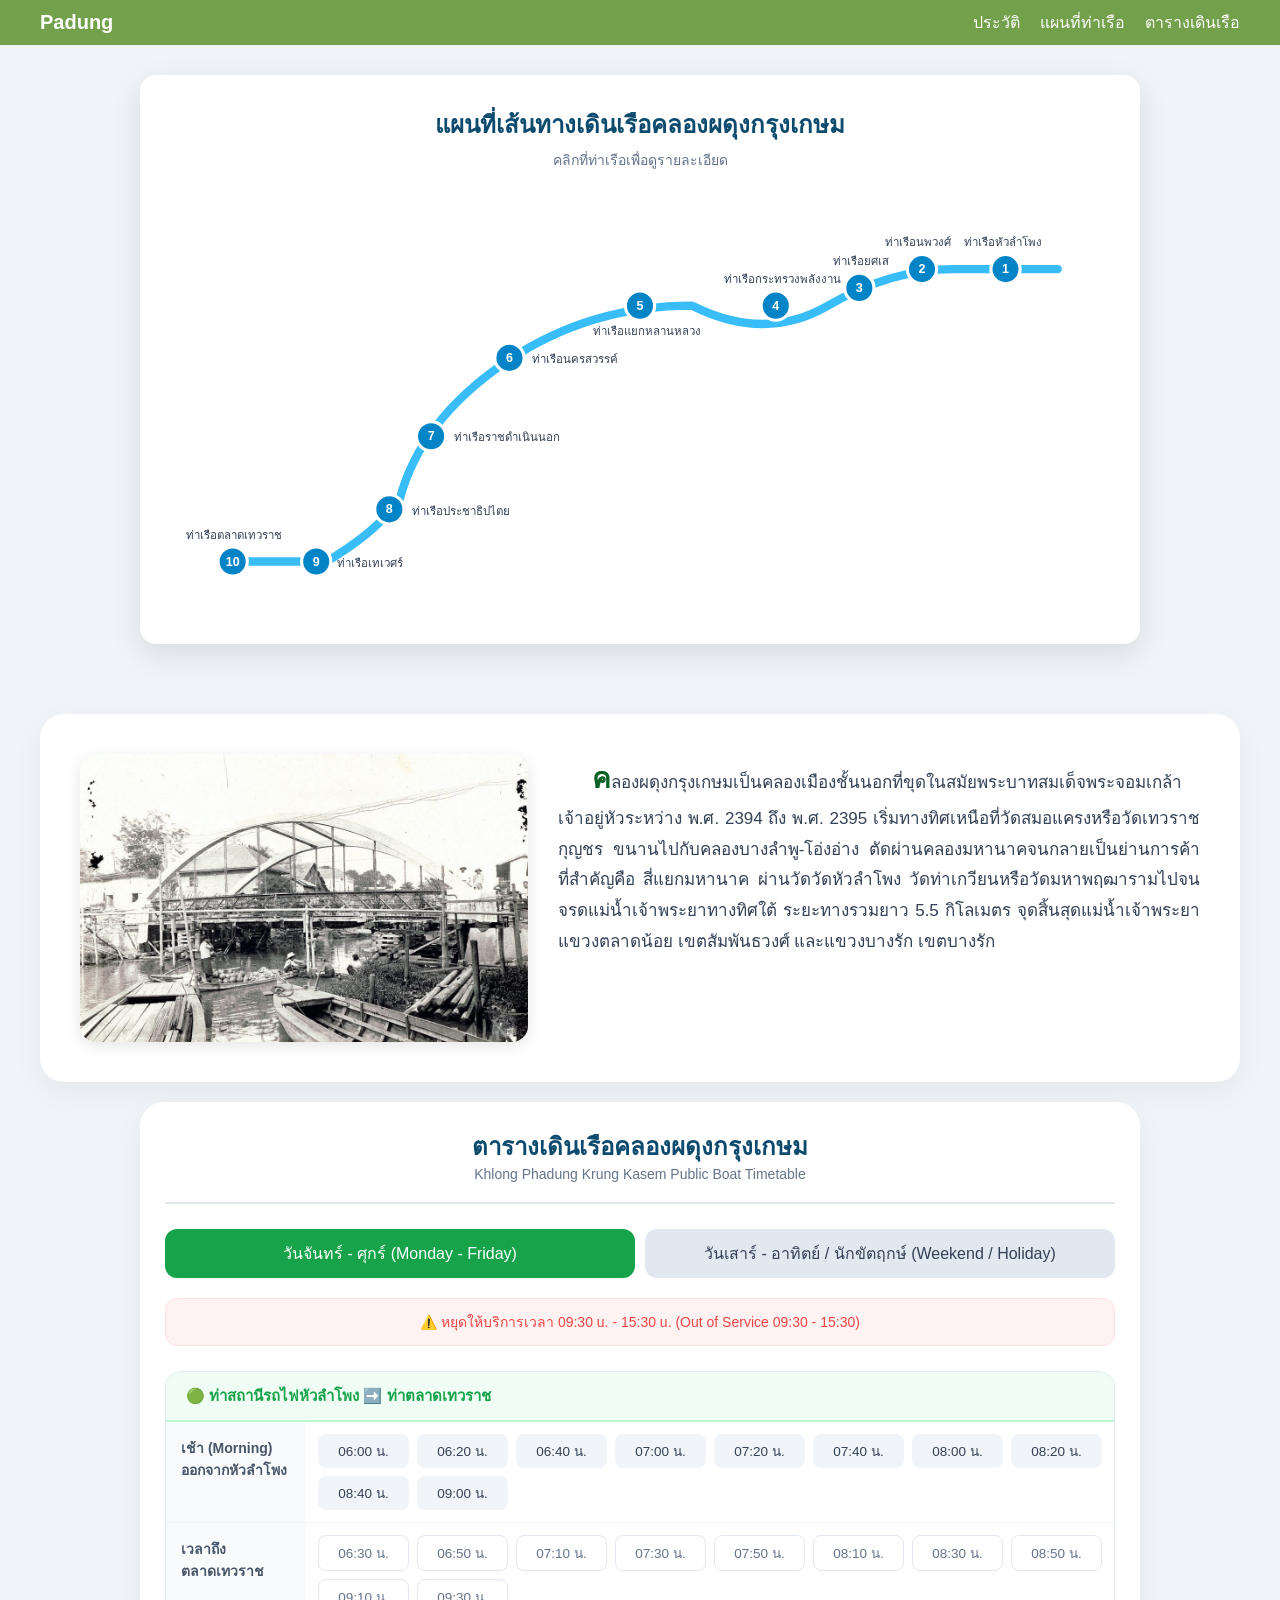
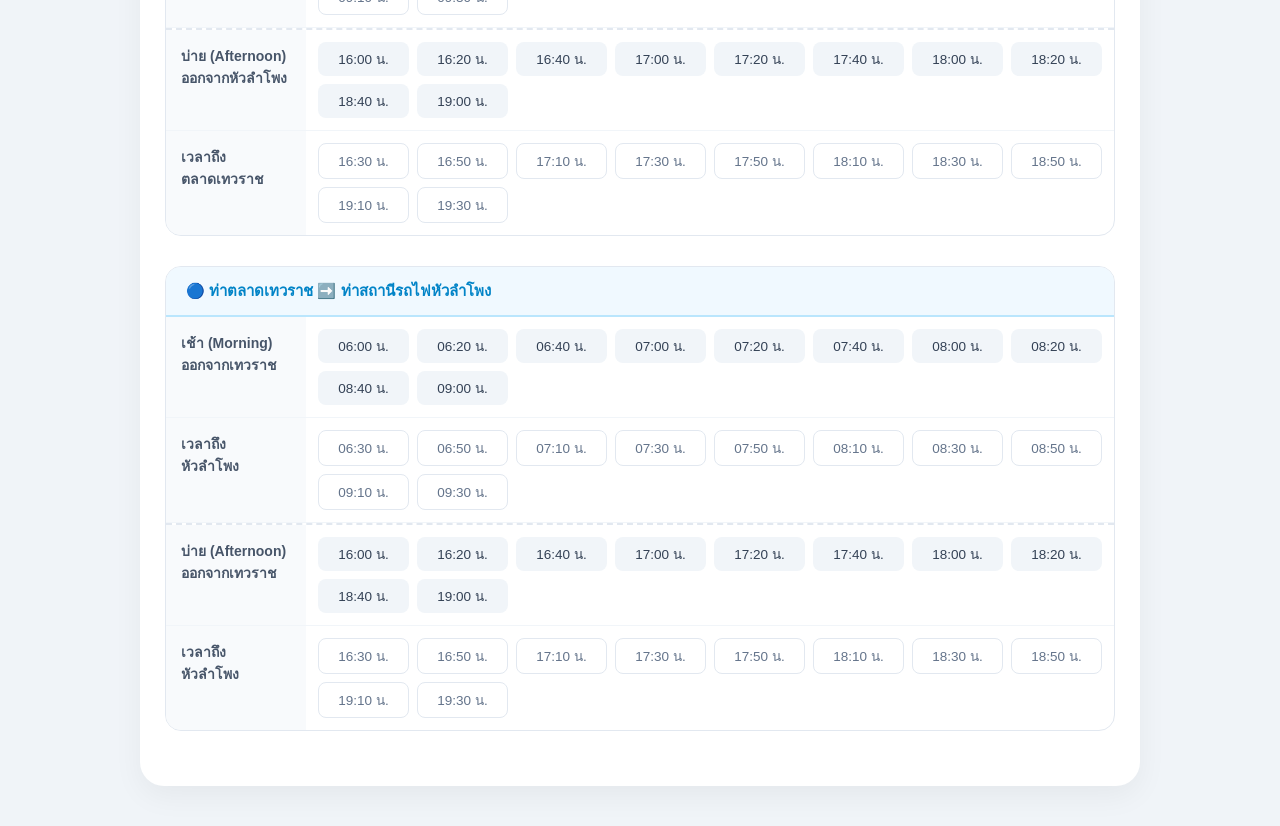
==== index.html @ 0c566ba2 "first commit" ====
<!DOCTYPE html>
<html lang="th">
<head>
    <meta charset="UTF-8">
    <meta name="viewport" content="width=device-width, initial-scale=1.0">
    <title>ระบบแผนที่ท่าเรือคลองผดุงกรุงเกษม</title>
    <link rel="stylesheet" href="style.css">

</head>
<body>
    <nav>
    <div class="navbar">
        <div class="nav-logo">Padung</div>
        
        <button class="menu-toggle" id="menuToggle" aria-label="เปิดเมนู">
            <span></span>
            <span></span>
            <span></span>
        </button>

        <div class="nav-warpper" id="navWrapper">
            <ul>
                <li><a href="#history">ประวัติ</a></li>
                <li><a href="#map">แผนที่ท่าเรือ</a></li>
                <li><a href="#timetable">ตารางเดินเรือ</a></li>
            </ul>
        </div>
    </div>
</nav>
    <div class="map-container" id="map">
        <div class="header">
            <h1>แผนที่เส้นทางเดินเรือคลองผดุงกรุงเกษม</h1>
            <p style="color: #64748b; font-size: 14px;">คลิกที่ท่าเรือเพื่อดูรายละเอียด</p>
        </div>

        <svg class="map-svg" viewBox="0 0 900 400">
            <path class="route-line" d="M 850,70 L 750,70 Q 690,70 630,105 T 500,105 Q 400,105 320,160 T 220,290 Q 200,320 150,350 L 50,350" />

            <g class="pier-node" data-id="1" transform="translate(800, 70)">
                <circle class="pier-circle" r="14"/>
                <text class="pier-number">1</text>
                <text class="pier-label" x="-40" y="-22">ท่าเรือหัวลำโพง</text>
            </g>

            <g class="pier-node" data-id="2" transform="translate(720, 70)">
                <circle class="pier-circle" r="14"/>
                <text class="pier-number">2</text>
                <text class="pier-label" x="-35" y="-22">ท่าเรือนพวงศ์</text>
            </g>

            <g class="pier-node" data-id="3" transform="translate(660, 88)">
                <circle class="pier-circle" r="14"/>
                <text class="pier-number">3</text>
                <text class="pier-label" x="-25" y="-22">ท่าเรือยศเส</text>
            </g>

            <g class="pier-node" data-id="4" transform="translate(580, 105)">
                <circle class="pier-circle" r="14"/>
                <text class="pier-number">4</text>
                <text class="pier-label" x="-50" y="-22">ท่าเรือกระทรวงพลังงาน</text>
            </g>

            <g class="pier-node" data-id="5" transform="translate(450, 105)">
                <circle class="pier-circle" r="14"/>
                <text class="pier-number">5</text>
                <text class="pier-label" x="-45" y="28">ท่าเรือแยกหลานหลวง</text>
            </g>

            <g class="pier-node" data-id="6" transform="translate(325, 155)">
                <circle class="pier-circle" r="14"/>
                <text class="pier-number">6</text>
                <text class="pier-label" x="22" y="5">ท่าเรือนครสวรรค์</text>
            </g>

            <g class="pier-node" data-id="7" transform="translate(250, 230)">
                <circle class="pier-circle" r="14"/>
                <text class="pier-number">7</text>
                <text class="pier-label" x="22" y="5">ท่าเรือราชดำเนินนอก</text>
            </g>

            <g class="pier-node" data-id="8" transform="translate(210, 300)">
                <circle class="pier-circle" r="14"/>
                <text class="pier-number">8</text>
                <text class="pier-label" x="22" y="5">ท่าเรือประชาธิปไตย</text>
            </g>

            <g class="pier-node" data-id="9" transform="translate(140, 350)">
                <circle class="pier-circle" r="14"/>
                <text class="pier-number">9</text>
                <text class="pier-label" x="20" y="5">ท่าเรือเทเวศร์</text>
            </g>

            <g class="pier-node" data-id="10" transform="translate(60, 350)">
                <circle class="pier-circle" r="14"/>
                <text class="pier-number">10</text>
                <text class="pier-label" x="-45" y="-22">ท่าเรือตลาดเทวราช</text>
            </g>
        </svg>
    </div>

    <div class="popup-overlay" id="popupOverlay">
        <div class="popup-content">
            <div class="popup-image-container">
                <img class="popup-image" id="popupImg" src="" alt="ภาพท่าเรือ">
            </div>
            <div class="popup-body">
                <h2 class="popup-title" id="popupName">ชื่อท่าเรือ</h2>
                <div class="popup-detail" id="popupDetail">
                    รายละเอียด...
                </div>
                <button class="close-btn" id="closeBtn">ปิด</button>
            </div>
        </div>
    </div>

    <div class="his-container" id="history">
        <img src="./img/padung-his.jpg" alt="">
        <p>คลองผดุงกรุงเกษมเป็นคลองเมืองชั้นนอกที่ขุดในสมัยพระบาทสมเด็จพระจอมเกล้าเจ้าอยู่หัวระหว่าง พ.ศ. 2394 ถึง พ.ศ. 2395 เริ่มทางทิศเหนือที่วัดสมอแครงหรือวัดเทวราชกุญชร ขนานไปกับคลองบางลำพู-โอ่งอ่าง ตัดผ่านคลองมหานาคจนกลายเป็นย่านการค้าที่สำคัญคือ สี่แยกมหานาค ผ่านวัดวัดหัวลำโพง 
        วัดท่าเกวียนหรือวัดมหาพฤฒารามไปจนจรดแม่น้ำเจ้าพระยาทางทิศใต้ ระยะทางรวมยาว 5.5 กิโลเมตร จุดสิ้นสุดแม่น้ำเจ้าพระยา แขวงตลาดน้อย เขตสัมพันธวงศ์ และแขวงบางรัก เขตบางรัก</p>
    </div>

    <div class="timetable-container" id="time">
    <div class="main-header">
        <h1>ตารางเดินเรือคลองผดุงกรุงเกษม</h1>
        <p>Khlong Phadung Krung Kasem Public Boat Timetable</p>
    </div>

    <!-- ปุ่มแท็บสลับวัน -->
    <div class="tab-buttons">
        <button class="tab-btn btn-weekday active" onclick="switchTab('weekday')">วันจันทร์ - ศุกร์ (Monday - Friday)</button>
        <button class="tab-btn btn-weekend" onclick="switchTab('weekend')">วันเสาร์ - อาทิตย์ / นักขัตฤกษ์ (Weekend / Holiday)</button>
    </div>

    <!-- แท็บ 1: วันจันทร์ - ศุกร์ -->
    <div id="weekday" class="tab-content active">
        <div class="alert-box">
            ⚠️ หยุดให้บริการเวลา 09:30 u. - 15:30 u. (Out of Service 09:30 - 15:30)
        </div>

        <!-- ทิศทาง: หัวลำโพง -> ตลาดเทวราช -->
        <div class="direction-block">
            <div class="direction-header dir-to-thewarat">
                🟢 ท่าสถานีรถไฟหัวลำโพง ➡️ ท่าตลาดเทวราช
            </div>
            <!-- ช่วงเช้า -->
            <div class="time-row">
                <div class="row-label">เช้า (Morning)<br>ออกจากหัวลำโพง</div>
                <div class="time-grid">
                    <div class="time-badge">06:00 น.</div><div class="time-badge">06:20 น.</div>
                    <div class="time-badge">06:40 น.</div><div class="time-badge">07:00 น.</div>
                    <div class="time-badge">07:20 น.</div><div class="time-badge">07:40 น.</div>
                    <div class="time-badge">08:00 น.</div><div class="time-badge">08:20 น.</div>
                    <div class="time-badge">08:40 น.</div><div class="time-badge">09:00 น.</div>
                </div>
            </div>
            <div class="time-row time-row-arrival">
                <div class="row-label">เวลาถึง<br>ตลาดเทวราช</div>
                <div class="time-grid">
                    <div class="time-badge">06:30 น.</div><div class="time-badge">06:50 น.</div>
                    <div class="time-badge">07:10 น.</div><div class="time-badge">07:30 น.</div>
                    <div class="time-badge">07:50 น.</div><div class="time-badge">08:10 น.</div>
                    <div class="time-badge">08:30 น.</div><div class="time-badge">08:50 น.</div>
                    <div class="time-badge">09:10 น.</div><div class="time-badge">09:30 น.</div>
                </div>
            </div>
            <!-- ช่วงบ่าย -->
            <div class="time-row" style="border-top: 2px dashed #e2e8f0;">
                <div class="row-label">บ่าย (Afternoon)<br>ออกจากหัวลำโพง</div>
                <div class="time-grid">
                    <div class="time-badge">16:00 น.</div><div class="time-badge">16:20 น.</div>
                    <div class="time-badge">16:40 น.</div><div class="time-badge">17:00 น.</div>
                    <div class="time-badge">17:20 น.</div><div class="time-badge">17:40 น.</div>
                    <div class="time-badge">18:00 น.</div><div class="time-badge">18:20 น.</div>
                    <div class="time-badge">18:40 น.</div><div class="time-badge">19:00 น.</div>
                </div>
            </div>
            <div class="time-row time-row-arrival">
                <div class="row-label">เวลาถึง<br>ตลาดเทวราช</div>
                <div class="time-grid">
                    <div class="time-badge">16:30 น.</div><div class="time-badge">16:50 น.</div>
                    <div class="time-badge">17:10 น.</div><div class="time-badge">17:30 น.</div>
                    <div class="time-badge">17:50 น.</div><div class="time-badge">18:10 น.</div>
                    <div class="time-badge">18:30 น.</div><div class="time-badge">18:50 น.</div>
                    <div class="time-badge">19:10 น.</div><div class="time-badge">19:30 น.</div>
                </div>
            </div>
        </div>

        <!-- ทิศทาง: ตลาดเทวราช -> หัวลำโพง -->
        <div class="direction-block">
            <div class="direction-header dir-to-hualamphong">
                🔵 ท่าตลาดเทวราช ➡️ ท่าสถานีรถไฟหัวลำโพง
            </div>
            <!-- ช่วงเช้า -->
            <div class="time-row">
                <div class="row-label">เช้า (Morning)<br>ออกจากเทวราช</div>
                <div class="time-grid">
                    <div class="time-badge">06:00 น.</div><div class="time-badge">06:20 น.</div>
                    <div class="time-badge">06:40 น.</div><div class="time-badge">07:00 น.</div>
                    <div class="time-badge">07:20 น.</div><div class="time-badge">07:40 น.</div>
                    <div class="time-badge">08:00 น.</div><div class="time-badge">08:20 น.</div>
                    <div class="time-badge">08:40 น.</div><div class="time-badge">09:00 น.</div>
                </div>
            </div>
            <div class="time-row time-row-arrival">
                <div class="row-label">เวลาถึง<br>หัวลำโพง</div>
                <div class="time-grid">
                    <div class="time-badge">06:30 น.</div><div class="time-badge">06:50 น.</div>
                    <div class="time-badge">07:10 น.</div><div class="time-badge">07:30 น.</div>
                    <div class="time-badge">07:50 น.</div><div class="time-badge">08:10 น.</div>
                    <div class="time-badge">08:30 น.</div><div class="time-badge">08:50 น.</div>
                    <div class="time-badge">09:10 น.</div><div class="time-badge">09:30 น.</div>
                </div>
            </div>
            <!-- ช่วงบ่าย -->
            <div class="time-row" style="border-top: 2px dashed #e2e8f0;">
                <div class="row-label">บ่าย (Afternoon)<br>ออกจากเทวราช</div>
                <div class="time-grid">
                    <div class="time-badge">16:00 น.</div><div class="time-badge">16:20 น.</div>
                    <div class="time-badge">16:40 น.</div><div class="time-badge">17:00 น.</div>
                    <div class="time-badge">17:20 น.</div><div class="time-badge">17:40 น.</div>
                    <div class="time-badge">18:00 น.</div><div class="time-badge">18:20 น.</div>
                    <div class="time-badge">18:40 น.</div><div class="time-badge">19:00 น.</div>
                </div>
            </div>
            <div class="time-row time-row-arrival">
                <div class="row-label">เวลาถึง<br>หัวลำโพง</div>
                <div class="time-grid">
                    <div class="time-badge">16:30 น.</div><div class="time-badge">16:50 น.</div>
                    <div class="time-badge">17:10 น.</div><div class="time-badge">17:30 น.</div>
                    <div class="time-badge">17:50 น.</div><div class="time-badge">18:10 น.</div>
                    <div class="time-badge">18:30 น.</div><div class="time-badge">18:50 น.</div>
                    <div class="time-badge">19:10 น.</div><div class="time-badge">19:30 น.</div>
                </div>
            </div>
        </div>
    </div>

    <!-- แท็บ 2: วันเสาร์ - อาทิตย์ และวันหยุด -->
    <div id="weekend" class="tab-content">
        <div class="direction-block">
            <div class="direction-header dir-to-thewarat">
                🟢 ท่าสถานีรถไฟหัวลำโพง ➡️ ท่าตลาดเทวราช (เรือออกทุกชั่วโมง)
            </div>
            <div class="time-row">
                <div class="row-label">เวลาเรือออก<br>Departure</div>
                <div class="time-grid">
                    <div class="time-badge">08:00 น.</div><div class="time-badge">09:00 น.</div>
                    <div class="time-badge">10:00 น.</div><div class="time-badge">11:00 น.</div>
                    <div class="time-badge">12:00 น.</div><div class="time-badge">13:00 น.</div>
                    <div class="time-badge">14:00 น.</div><div class="time-badge">15:00 น.</div>
                    <div class="time-badge">16:00 น.</div><div class="time-badge">17:00 น.</div>
                    <div class="time-badge">18:00 น.</div><div class="time-badge">19:00 น.</div>
                </div>
            </div>
        </div>

        <div class="direction-block">
            <div class="direction-header dir-to-hualamphong">
                🔵 ท่าตลาดเทวราช ➡️ ท่าสถานีรถไฟหัวลำโพง (เรือออกทุกชั่วโมง)
            </div>
            <div class="time-row">
                <div class="row-label">เวลาเรือออก<br>Departure</div>
                <div class="time-grid">
                    <div class="time-badge">08:00 น.</div><div class="time-badge">09:00 น.</div>
                    <div class="time-badge">10:00 น.</div><div class="time-badge">11:00 น.</div>
                    <div class="time-badge">12:00 น.</div><div class="time-badge">13:00 น.</div>
                    <div class="time-badge">14:00 น.</div><div class="time-badge">15:00 น.</div>
                    <div class="time-badge">16:00 น.</div><div class="time-badge">17:00 น.</div>
                    <div class="time-badge">18:00 น.</div><div class="time-badge">19:00 น.</div>
                </div>
            </div>
        </div>
    </div>






    <script>
       const pierData = {
    1: { 
        name: "ท่าเรือสถานีรถไฟหัวลำโพง", 
        image: "https://images.unsplash.com/photo-1629814467010-f1c50cb05c4d?w=600", 
        detail: "<b>1. จุดเชื่อมต่อการเดินทางสำคัญ</b><br>" +
                "• เชื่อมต่อรถไฟฟ้า MRT สายสีน้ำเงิน (สถานีหัวลำโพง ทางออก 2)<br>" +
                "• เชื่อมต่อสถานีรถไฟกรุงเทพ (หัวลำโพง) สำหรับรถไฟชานเมืองและรถไฟทางไกล<br>" +
                "• จุดเชื่อมต่อป้ายรถประจำทางสาธารณะ<br><br>" +
                "<b>2. ข้อมูลบริการและสิ่งอำนวยความสะดวก</b><br>" +
                "• เส้นทาง: ต้นสายของเส้นทางเดินเรือคลองผดุงกรุงเกษม<br>" +
                "• ประเภทเรือ: เรือโดยสารพลังงานไฟฟ้า (EV) 100% ไร้ควัน ไร้เสียง<br>" +
                "• การรองรับ: มีทางลาดสำหรับผู้พิการและพื้นที่สำหรับวีลแชร์<br>" +
                "• ความปลอดภัย: มีเสื้อชูชีพประจำเบาะ พร้อมกล้อง CCTV<br><br>" +
                "<b>3. เวลาเปิดให้บริการ (ฟรี)</b><br>" +
                "• วันจันทร์ - ศุกร์: 06.00 - 19.00 น. (เรือออกทุก 15-20 นาที)<br>" +
                "• วันเสาร์ - อาทิตย์ และวันหยุดนักขัตฤกษ์: 08.00 - 19.00 น."
    },
    2: { 
        name: "ท่าเรือนพวงศ์", 
        image: "https://images.unsplash.com/photo-1596402184320-417e7178b2cd?w=600", 
        detail: "<b>1. จุดเชื่อมต่อการเดินทางสำคัญ</b><br>" +
                "• จุดเชื่อมต่อทางเดินเลียบคลองผดุงกรุงเกษม<br>" +
                "• เชื่อมต่อถนนหลวง และถนนไมตรีจิตต์<br>" +
                "• ใกล้จุดจอดรถโดยสารสาธารณะบริเวณห้าแยกพลับพลาชัย<br><br>" +
                "<b>2. ข้อมูลบริการและสิ่งอำนวยความสะดวก</b><br>" +
                "• สถานที่ใกล้เคียง: โรงเรียนสายปัญญา ในพระบรมราชินูปถัมภ์<br>" +
                "• สถานที่ใกล้เคียง: ย่านชุมชนเก่าตรอกสลักหิน และสะพานนพวงศ์<br>" +
                "• สิ่งอำนวยความสะดวก: มีไฟส่องสว่างเวลากลางคืนและกล้องวงจรปิด<br><br>" +
                "<b>3. เวลาเปิดให้บริการ (ฟรี)</b><br>" +
                "• วันจันทร์ - ศุกร์: 06.00 - 19.00 น. (เรือออกทุก 15-20 นาที)<br>" +
                "• วันเสาร์ - อาทิตย์ และวันหยุดนักขัตฤกษ์: 08.00 - 19.00 น."
    },
    3: { 
        name: "ท่าเรือยศเส", 
        image: "https://images.unsplash.com/photo-1555396273-367ea4eb4db5?w=600", 
        detail: "<b>1. จุดเชื่อมต่อการเดินทางสำคัญ</b><br>" +
                "• เชื่อมต่อพื้นที่ถนนบำรุงเมือง และถนนพลับพลาชัย<br>" +
                "• มีจุดเรียกบริการรถสาธารณะและตุ๊กตุ๊กบริเวณหน้าโรงพยาบาล<br><br>" +
                "<b>2. ข้อมูลบริการและสิ่งอำนวยความสะดวก</b><br>" +
                "• สถานที่ใกล้เคียง: โรงพยาบาลหัวเฉียว<br>" +
                "• สถานที่ใกล้เคียง: วัดเทพศิรินทราวาสราชวรวิหาร และย่านของกินยศเส<br>" +
                "• สิ่งอำนวยความสะดวก: ทางเดินเท้าเข้า-ออกสะดวก ใกล้แหล่งชุมชน<br><br>" +
                "<b>3. เวลาเปิดให้บริการ (ฟรี)</b><br>" +
                "• วันจันทร์ - ศุกร์: 06.00 - 19.00 น. (เรือออกทุก 15-20 นาที)<br>" +
                "• วันเสาร์ - อาทิตย์ และวันหยุดนักขัตฤกษ์: 08.00 - 19.00 น."
    },
    4: { 
        name: "ท่าเรือกระทรวงพลังงาน", 
        image: "https://images.unsplash.com/photo-1486406146926-c627a92ad1ab?w=600", 
        detail: "<b>1. จุดเชื่อมต่อการเดินทางสำคัญ</b><br>" +
                "• เชื่อมต่อป้ายรถประจำทางบริเวณสะพานกษัตริย์ศึก (ถนนพระราม 1)<br>" +
                "• เชื่อมโยงพื้นที่ระหว่างเขตปทุมวันและเขตป้อมปราบศัตรูพ่าย<br><br>" +
                "<b>2. ข้อมูลบริการและสิ่งอำนวยความสะดวก</b><br>" +
                "• สถานที่ใกล้เคียง: กระทรวงพลังงาน (อาคาร Energy Complex)<br>" +
                "• สถานที่ใกล้เคียง: ตลาดโบ๊เบ๊ (โซนสะพานกษัตริย์ศึก) และโรงเรียนวัดสระบัว<br>" +
                "• สิ่งอำนวยความสะดวก: มีเจ้าหน้าที่ดูแลความปลอดภัย และทางลาดมาตรฐาน<br><br>" +
                "<b>3. เวลาเปิดให้บริการ (ฟรี)</b><br>" +
                "• วันจันทร์ - ศุกร์: 06.00 - 19.00 น. (เรือออกทุก 15-20 นาที)<br>" +
                "• วันเสาร์ - อาทิตย์ และวันหยุดนักขัตฤกษ์: 08.00 - 19.00 น."
    },
    5: { 
        name: "ท่าเรือแยกหลานหลวง", 
        image: "https://images.unsplash.com/photo-1605276374104-dee2a0ed3cd6?w=600", 
        detail: "<b>1. จุดเชื่อมต่อการเดินทางสำคัญ</b><br>" +
                "• จุดเชื่อมต่อรถโดยสารประจำทางบนถนนหลานหลวง (เชื่อมต่อไปยังราชดำเนิน/ปิ่นเกล้า)<br>" +
                "• เชื่อมโยงเส้นทางเรือคลองแสนแสบ (เดินเท้าไปยังท่าเรือโบ๊เบ๊ ประมาณ 300 เมตร)<br><br>" +
                "<b>2. ข้อมูลบริการและสิ่งอำนวยความสะดวก</b><br>" +
                "• สถานที่ใกล้เคียง: ตลาดโบ๊เบ๊ทาวเวอร์ (ศูนย์รวมแฟชั่นขายส่งขนาดใหญ่)<br>" +
                "• สถานที่ใกล้เคียง: วัดสุนทรธรรมทาน (วัดแคนางเลิ้ง)<br>" +
                "• สิ่งอำนวยความสะดวก: ตัวท่าเรือกว้างขวาง รองรับปริมาณนักช้อปปิ้งได้ดี<br><br>" +
                "<b>3. เวลาเปิดให้บริการ (ฟรี)</b><br>" +
                "• วันจันทร์ - ศุกร์: 06.00 - 19.00 น. (เรือออกทุก 15-20 นาที)<br>" +
                "• วันเสาร์ - อาทิตย์ และวันหยุดนักขัตฤกษ์: 08.00 - 19.00 น."
    },
    6: { 
        name: "ท่าเรือนครสวรรค์", 
        image: "https://images.unsplash.com/photo-1568901346375-23c9450c58cd?w=600", 
        detail: "<b>1. จุดเชื่อมต่อการเดินทางสำคัญ</b><br>" +
                "• เชื่อมต่อถนนนครสวรรค์ และถนนพิษณุโลก<br>" +
                "• มีจุดจอดรถแท็กซี่และรถสามล้อบริเวณรอบตลาดนางเลิ้ง<br><br>" +
                "<b>2. ข้อมูลบริการและสิ่งอำนวยความสะดวก</b><br>" +
                "• สถานที่ใกล้เคียง: ตลาดนางเลิ้ง (ตลาดบกแห่งแรกของไทย แหล่งรวมอาหารโบราณ)<br>" +
                "• สถานที่ใกล้เคียง: ทำเนียบรัฐบาล (ฝั่งทิศใต้)<br>" +
                "• สิ่งอำนวยความสะดวก: มีป้ายบอกทางวัฒนธรรม แนะนำแหล่งของกินในชุมชน<br><br>" +
                "<b>3. เวลาเปิดให้บริการ (ฟรี)</b><br>" +
                "• วันจันทร์ - ศุกร์: 06.00 - 19.00 น. (เรือออกทุก 15-20 นาที)<br>" +
                "• วันเสาร์ - อาทิตย์ และวันหยุดนักขัตฤกษ์: 08.00 - 19.00 น."
    },
    7: { 
        name: "ท่าเรือราชดำเนินนอก", 
        image: "https://images.unsplash.com/photo-1590059392204-62985be093d5?w=600", 
        detail: "<b>1. จุดเชื่อมต่อการเดินทางสำคัญ</b><br>" +
                "• จุดเชื่อมต่อป้ายรถประจำทางสายสำคัญบนถนนราชดำเนินนอก<br>" +
                "• เส้นทางผ่านของรถท่องเที่ยว (Hop-On Hop-Off)<br><br>" +
                "<b>2. ข้อมูลบริการและสิ่งอำนวยความสะดวก</b><br>" +
                "• สถานที่ใกล้เคียง: สนามมวยราชดำเนิน, ทำเนียบรัฐบาล และกระทรวงคมนาคม<br>" +
                "• สถานที่ใกล้เคียง: กระทรวงการท่องเที่ยวและกีฬา, โรงเรียนแผนที่ทหาร<br>" +
                "• สิ่งอำนวยความสะดวก: พื้นที่กว้างขวาง ปลอดภัยด้วยกล้อง CCTV รอบทิศทาง<br><br>" +
                "<b>3. เวลาเปิดให้บริการ (ฟรี)</b><br>" +
                "• วันจันทร์ - ศุกร์: 06.00 - 19.00 น. (เรือออกทุก 15-20 นาที)<br>" +
                "• วันเสาร์ - อาทิตย์ และวันหยุดนักขัตฤกษ์: 08.00 - 19.00 น."
    },
    8: { 
        name: "ท่าเรือประชาธิปไตย", 
        image: "https://images.unsplash.com/photo-1627581534033-b4de9586fc2c?w=600", 
        detail: "<b>1. จุดเชื่อมต่อการเดินทางสำคัญ</b><br>" +
                "• เชื่อมต่อถนนประชาธิปไตย และถนนกรุงเกษม<br>" +
                "• สามารถต่อรถประจำทางเพื่อไปยังย่านบางลำพูหรือถนนข้าวสารได้ง่าย<br><br>" +
                "<b>2. ข้อมูลบริการและสิ่งอำนวยความสะดวก</b><br>" +
                "• สถานที่ใกล้เคียง: วัดมกุฏกษัตริยารามราชวรวิหาร และโรงเรียนมกุฏกษัตริย์<br>" +
                "• สถานที่ใกล้เคียง: คุรุสภา และกระทรวงศึกษาธิการ<br>" +
                "• สิ่งอำนวยความสะดวก: บรรยากาศร่มรื่น มีที่นั่งพักคอยบริเวณท่าเรือ<br><br>" +
                "<b>3. เวลาเปิดให้บริการ (ฟรี)</b><br>" +
                "• วันจันทร์ - ศุกร์: 06.00 - 19.00 น. (เรือออกทุก 15-20 นาที)<br>" +
                "• วันเสาร์ - อาทิตย์ และวันหยุดนักขัตฤกษ์: 08.00 - 19.00 น."
    },
    9: { 
        name: "ท่าเรือเทเวศร์", 
        image: "https://images.unsplash.com/photo-1585320806297-9794b3e4eeae?w=600", 
        detail: "<b>1. จุดเชื่อมต่อการเดินทางสำคัญ</b><br>" +
                "• เชื่อมต่อป้ายรถประจำทางสายสำคัญบริเวณหน้าตลาดเทเวศร์<br>" +
                "• สามารถเดินเท้าเชื่อมต่อไปยังสี่แยกเทเวศร์และถนนสามเสนได้สะดวก<br><br>" +
                "<b>2. ข้อมูลบริการและสิ่งอำนวยความสะดวก</b><br>" +
                "• สถานที่ใกล้เคียง: ตลาดเทเวศร์ (แหล่งขายต้นไม้ ดอกไม้ และตลาดสดชื่อดัง)<br>" +
                "• สถานที่ใกล้เคียง: มหาวิทยาลัยเทคโนโลยีราชมงคลพระนคร (ศูนย์เทเวศร์)<br>" +
                "• สิ่งอำนวยความสะดวก: ใกล้แหล่งร้านอาหารและสิ่งอำนวยความสะดวกพื้นฐาน<br><br>" +
                "<b>3. เวลาเปิดให้บริการ (ฟรี)</b><br>" +
                "• วันจันทร์ - ศุกร์: 06.00 - 19.00 น. (เรือออกทุก 15-20 นาที)<br>" +
                "• วันเสาร์ - อาทิตย์ และวันหยุดนักขัตฤกษ์: 08.00 - 19.00 น."
    },
    10: { 
        name: "ท่าเรือตลาดเทวราช", 
        image: "https://images.unsplash.com/photo-1504674900247-0877df9cc836?w=600", 
        detail: "<b>1. จุดเชื่อมต่อการเดินทางสำคัญ</b><br>" +
                "• จุดสิ้นสุดเส้นทาง (ปลายสาย) ของการเดินเรือคลองผดุงกรุงเกษม<br>" +
                "• จุดเชื่อมต่อสำคัญ: เดินเท้าต่อไปยัง ท่าเรือด่วนเจ้าพระยา (ท่าเทเวศร์) เพื่อสัญจรทางน้ำหลัก<br><br>" +
                "<b>2. ข้อมูลบริการและสิ่งอำนวยความสะดวก</b><br>" +
                "• สถานที่ใกล้เคียง: ตลาดเทวราชฝั่งเหนือ, สโมสรทหารบก (เทเวศร์)<br>" +
                "• สถานที่ใกล้เคียง: วังเทเวศร์ และพื้นที่ริมแม่น้ำเจ้าพระยา<br>" +
                "• สิ่งอำนวยความสะดวก: มีจุดบริการให้ข้อมูลและเจ้าหน้าที่อำนวยความสะดวกในการเปลี่ยนถ่ายการเดินทาง<br><br>" +
                "<b>3. เวลาเปิดให้บริการ (ฟรี)</b><br>" +
                "• วันจันทร์ - ศุกร์: 06.00 - 19.00 น. (เรือออกทุก 15-20 นาที)<br>" +
                "• วันเสาร์ - อาทิตย์ และวันหยุดนักขัตฤกษ์: 08.00 - 19.00 น."
    }
};

        const pierNodes = document.querySelectorAll('.pier-node');
        const popupOverlay = document.getElementById('popupOverlay');
        const popupName = document.getElementById('popupName');
        const popupImg = document.getElementById('popupImg');
        const popupDetail = document.getElementById('popupDetail');
        const closeBtn = document.getElementById('closeBtn');

        pierNodes.forEach(node => {
            node.addEventListener('click', () => {
                const id = node.getAttribute('data-id');
                const data = pierData[id];

                if (data) {
                    popupName.textContent = data.name;
                    popupImg.src = data.image;
                    popupDetail.innerHTML = data.detail; 
                    popupOverlay.classList.add('active');
                }
            });
        });

        closeBtn.addEventListener('click', () => {
            popupOverlay.classList.remove('active');
        });

        popupOverlay.addEventListener('click', (e) => {
            if (e.target === popupOverlay) {
                popupOverlay.classList.remove('active');
            }
        });

        function switchTab(tabId) {
        // ซ่อนเนื้อหาทุกแท็บ
        document.querySelectorAll('.tab-content').forEach(content => {
            content.classList.remove('active');
        });
        // เอาสถานะ active ออกจากปุ่มทั้งหมด
        document.querySelectorAll('.tab-btn').forEach(btn => {
            btn.classList.remove('active');
        });

        // แสดงแท็บและเปลี่ยนสถานะปุ่มที่เลือก
        document.getElementById(tabId).classList.add('active');
        if (tabId === 'weekday') {
            document.querySelector('.btn-weekday').classList.add('active');
        } else {
            document.querySelector('.btn-weekend').classList.add('active');
        }
    }

    // ดึง Element ปุ่ม และ กล่องเมนู
const menuToggle = document.getElementById('menuToggle');
const navWrapper = document.getElementById('navWrapper');

// เมื่อคลิกปุ่ม Hamburger ให้สลับเปิด-ปิดเมนู
menuToggle.addEventListener('click', () => {
    menuToggle.classList.toggle('active');
    navWrapper.classList.toggle('active');
});

// เสริม: ถ้าผู้ใช้กดคลิกที่ลิงก์เมนูใดๆ ให้ปิดแถบเมนูอัตโนมัติด้วย
const navLinks = navWrapper.querySelectorAll('a');
navLinks.forEach(link => {
    link.addEventListener('click', () => {
        menuToggle.classList.remove('active');
        navWrapper.classList.remove('active');
    });
});
    </script>
</body>
</html>
---- style.css ----
/* ==========================================================================
   1. GLOBAL STYLES & RESET
   ========================================================================== */
* {
    box-sizing: border-box;
    margin: 0;
    padding: 0;
    font-family: 'Segoe UI', Tahoma, Geneva, Verdana, sans-serif;
}

body {
    background-color: #f0f4f8;
    display: flex;
    flex-direction: column;
    align-items: center;
    min-height: 100vh;
    padding: 0 15px 40px 15px; /* เว้นระยะขอบจอซ้าย-ขวา และด้านล่าง */
}

/* ==========================================================================
   2. NAVIGATION BAR (NAVBAR)
   ========================================================================== */
nav {
    background-color: #73A04B;
    width: 100vw; /* ให้แถบเนฟบาร์ยาวเต็มขอบจอซ้ายขวา */
    height: auto;
    padding: 10px 20px;
}

.navbar {
    display: flex;
    justify-content: space-between;
    align-items: center;
    max-width: 1200px; /* จำกัดความกว้างเนื้อหาเนฟบาร์ */
    margin: 0 auto;
}

.nav-logo {
    display: flex;
    align-items: center;
    color: white;
    font-weight: bold;
    font-size: 20px;
}

.nav-warpper ul {
    display: flex;
    justify-content: space-between;
    align-items: center;
    gap: 20px;
}

.nav-warpper li {
    list-style: none;
}

.nav-warpper a {
    text-decoration: none;
    color: white;
    font-size: 16px;
    transition: color 0.2s ease;
}

.nav-warpper a:hover {
    color: #e2e8f0;
}

/* ==========================================================================
   3. HISTORY SECTION (.his-container)
   ========================================================================== */
.his-container {
    display: flex;
    flex-direction: column; /* Mobile first: รูปอยู่บน ข้อความอยู่ล่าง */
    align-items: center;
    gap: 30px;
    background-color: #ffffff;
    padding: 25px;
    border-radius: 24px;
    box-shadow: 0 10px 30px rgba(0, 0, 0, 0.05);
    width: 100%;
    max-width: 1200px;
    margin: 40px auto 20px auto;
    overflow: hidden;
}

.his-container img {
    width: 100%;
    max-width: 450px;
    height: auto;
    border-radius: 16px;
    object-fit: cover;
    box-shadow: 0 4px 15px rgba(0, 0, 0, 0.1);
}

.his-container p {
    font-size: 16px;
    color: #334155;
    line-height: 1.8;
    text-align: justify;
    text-indent: 2em;
}

.his-container p::first-letter {
    font-size: 28px;
    font-weight: 600;
    color: #076224;
}

/* ==========================================================================
   4. MAP SECTION (.map-container)
   ========================================================================== */
.map-container {
    background-color: #ffffff;
    border-radius: 16px;
    box-shadow: 0 10px 30px rgba(0,0,0,0.1);
    padding: 20px;
    width: 100%;
    max-width: 1000px;
    margin: 30px auto;
    position: relative;
}

.header {
    text-align: center;
    margin-bottom: 25px;
    color: #0c4a6e;
}

.header h1 {
    font-size: 24px;
    margin-bottom: 5px;
}

.map-svg {
    width: 100%;
    height: auto;
    display: block;
}

.route-line {
    fill: none;
    stroke: #38bdf8;
    stroke-width: 8;
    stroke-linecap: round;
    stroke-linejoin: round;
}

.pier-node {
    cursor: pointer;
}

.pier-circle {
    fill: #0284c7;
    stroke: #ffffff;
    stroke-width: 3;
    transition: fill 0.2s ease;
}

/* ล็อกไม่ให้วงกลมขยับ (ถอด transform: scale ออกแล้ว) เปลี่ยนแค่สีเขียวตอน hover */
.pier-node:hover .pier-circle {
    fill: #16a34a;
}

.pier-number {
    fill: #ffffff;
    font-size: 12px;
    font-weight: bold;
    text-anchor: middle;
    dominant-baseline: central;
    pointer-events: none;
}

.pier-label {
    font-size: 11px;
    fill: #334155;
    font-weight: 500;
}

/* ==========================================================================
   5. TIMETABLE SECTION (.timetable-container)
   ========================================================================== */
.timetable-container {
    width: 100%;
    max-width: 1000px;
    background: #ffffff;
    border-radius: 24px;
    padding: 20px;
    box-shadow: 0 10px 30px rgba(0,0,0,0.05);
    margin: 0 auto;
}

.main-header {
    text-align: center;
    margin-bottom: 25px;
    border-bottom: 2px solid #e2e8f0;
    padding-bottom: 20px;
}

.main-header h1 {
    font-size: 24px;
    color: #0c4a6e;
    font-weight: 600;
}

.main-header p {
    color: #64748b;
    font-size: 14px;
}

.tab-buttons {
    display: flex;
    flex-direction: column; /* บนมือถือให้ปุ่มตารางเวลาสแต็กแนวตั้ง */
    gap: 10px;
    margin-bottom: 20px;
}

.tab-btn {
    width: 100%;
    padding: 12px;
    border: none;
    border-radius: 12px;
    font-size: 15px;
    font-weight: 500;
    cursor: pointer;
    transition: all 0.2s;
    text-align: center;
}

.btn-weekday { background-color: #e2e8f0; color: #334155; }
.btn-weekday.active { background-color: #16a34a; color: white; }

.btn-weekend { background-color: #e2e8f0; color: #334155; }
.btn-weekend.active { background-color: #0284c7; color: white; }

.tab-content {
    display: none;
}

.tab-content.active {
    display: block;
}

.direction-block {
    margin-bottom: 30px;
    border: 1px solid #e2e8f0;
    border-radius: 16px;
    overflow: hidden;
}

.direction-header {
    padding: 12px 20px;
    font-weight: 600;
    font-size: 15px;
    display: flex;
    align-items: center;
    gap: 10px;
}

.dir-to-thewarat { background-color: #f0fdf4; color: #16a34a; border-bottom: 2px solid #bbf7d0; }
.dir-to-hualamphong { background-color: #f0f9ff; color: #0284c7; border-bottom: 2px solid #bae6fd; }

.alert-box {
    background-color: #fef2f2;
    border: 1px solid #fee2e2;
    color: #ef4444;
    padding: 12px;
    border-radius: 12px;
    text-align: center;
    font-weight: 500;
    margin-bottom: 25px;
    font-size: 14px;
}

.time-row {
    display: flex;
    flex-direction: column; /* เปลี่ยนเป็น Flex แนวตั้งสำหรับมือถือ เพื่อไม่ให้เบียดกัน */
    border-bottom: 1px solid #f1f5f9;
}

.time-row:last-child {
    border-bottom: none;
}

.row-label {
    background-color: #f8fafc;
    padding: 12px 15px;
    font-weight: 600;
    font-size: 13.5px;
    color: #475569;
}

.time-grid {
    display: grid;
    grid-template-columns: repeat(auto-fill, minmax(75px, 1fr)); /* ปรับขนาดกริดขั้นต่ำให้พอดีกับจอมือถือเล็กๆ */
    gap: 8px;
    padding: 15px;
}

.time-badge {
    background-color: #f1f5f9;
    text-align: center;
    padding: 6px 4px;
    border-radius: 8px;
    font-size: 13px;
    font-weight: 400;
    color: #334155;
}

.time-row:hover .time-badge {
    background-color: #e2e8f0;
}

.time-row-arrival .time-badge {
    background-color: #fff;
    border: 1px solid #e2e8f0;
    color: #64748b;
}

/* ==========================================================================
   6. POPUP / MODAL DETAIL STYLE
   ========================================================================== */
.popup-overlay {
    position: fixed;
    top: 0;
    left: 0;
    width: 100%;
    height: 100%;
    background: rgba(0, 0, 0, 0.4);
    display: flex;
    justify-content: center;
    align-items: center;
    opacity: 0;
    pointer-events: none;
    transition: opacity 0.3s ease;
    z-index: 1000;
}

.popup-overlay.active {
    opacity: 1;
    pointer-events: auto;
}

.popup-content {
    background: #ffffff;
    border-radius: 30px;
    max-width: 460px;
    width: 92%;
    box-shadow: 0 20px 40px rgba(0, 0, 0, 0.15);
    transform: translateY(20px);
    transition: transform 0.3s ease;
    position: relative;
    overflow: hidden;
}

.popup-overlay.active .popup-content {
    transform: translateY(0);
}

.popup-image-container {
    width: 100%;
    height: 200px;
    overflow: hidden;
    background-color: #cbd5e1;
}

.popup-image {
    width: 100%;
    height: 100%;
    object-fit: cover;
}

.popup-body {
    padding: 25px;
    text-align: left;
}

.popup-title {
    color: #0f172a;
    font-size: 22px;
    font-weight: bold;
    margin-bottom: 12px;
    line-height: 1.3;
}

.popup-detail {
    color: #475569;
    font-size: 14px;
    line-height: 1.6;
    margin-bottom: 20px;
    max-height: 200px;
    overflow-y: auto;
}

.popup-detail b {
    color: #0284c7;
    display: inline-block;
    margin-top: 8px;
    margin-bottom: 2px;
}

.close-btn {
    background-color: #f1f5f9;
    color: #475569;
    border: none;
    padding: 12px 0;
    width: 100%;
    border-radius: 14px;
    font-size: 15px;
    font-weight: 600;
    cursor: pointer;
    transition: background 0.2s, color 0.2s;
}

.close-btn:hover {
    background-color: #e2e8f0;
    color: #0f172a;
}

/* ==========================================================================
   7. MEDIA QUERIES (RESPONSIVE DESIGN FOR TABLET & DESKTOP)
   ========================================================================== */
@media (min-width: 768px) {
    /* ส่วนประวัติ: รูปซ้าย ข้อความขวา */
    .his-container {
        flex-direction: row;
        align-items: flex-start;
        padding: 40px;
    }

    .his-container img {
        width: 40%;
        position: sticky;
        top: 20px;
    }

    .his-container p {
        width: 60%;
        font-size: 17px;
    }

    /* ส่วนแผนที่ & ตารางเวลา: เพิ่ม Padding ให้กว้างเต็มตาเมื่อดูบนคอม */
    .map-container {
        padding: 30px;
    }

    .timetable-container {
        padding: 25px;
    }

    /* ปุ่มแท็บตารางเวลา: ปรับมาเรียงระนาบแนวนอน */
    .tab-buttons {
        flex-direction: row;
    }

    .tab-btn {
        font-size: 16px;
    }

    /* แถวตารางเวลา: ปรับสลับเป็น Grid 2 คอลัมน์ (ซ้ายป้ายบอกฝั่ง - ขวากริดเวลา) */
    .time-row {
        display: grid;
        grid-template-columns: 140px 1fr;
    }

    .row-label {
        font-size: 14px;
        padding: 15px;
    }

    .time-grid {
        grid-template-columns: repeat(auto-fill, minmax(85px, 1fr));
        padding: 12px;
    }

    .time-badge {
        font-size: 13.5px;
    }
}


/* ==========================================================================
   เพิ่มสไตล์สำหรับ HAMBURGER MENU (MOBILE FIRST)
   ========================================================================== */

/* ตั้งค่ากล่องครอบ Navbar ให้เป็น Relative เพื่ออ้างอิงตำแหน่งเมนูบนมือถือ */
.navbar {
    position: relative;
}

/* สไตล์ปุ่มสามขีด (ซ่อนไว้ก่อนบนหน้าจอคอมพิวเตอร์) */
.menu-toggle {
    display: none;
    flex-direction: column;
    justify-content: space-between;
    width: 24px;
    height: 18px;
    background: transparent;
    border: none;
    cursor: pointer;
    z-index: 1001;
}

.menu-toggle span {
    width: 100%;
    height: 3px;
    background-color: white;
    border-radius: 2px;
    transition: all 0.3s ease;
}

/* สำหรับหน้าจอมือถือ (เล็กกว่า 768px) */
@media (max-width: 767px) {
    .menu-toggle {
        display: flex; /* แสดงปุ่มสามขีดบนมือถือ */
    }

    /* จัดโครงสร้างกล่องเมนูให้สไลด์ซ่อน-แสดงจากด้านบน */
    .nav-warpper {
        position: absolute;
        top: 100%; /* แสดงต่อลงมาจากเนฟบาร์ */
        left: -20px; /* ชดเชยกรณีติด Padding ของ Navbar */
        width: calc(100% + 40px);
        background-color: #73A04B;
        max-height: 0; /* เริ่มต้นด้วยการซ่อน (ความสูงเป็น 0) */
        overflow: hidden;
        transition: max-height 0.3s ease-in-out;
        box-shadow: 0 10px 15px rgba(0,0,0,0.1);
        z-index: 1000;
    }

    /* คลาสที่ถูกเปิดใช้งานผ่าน JavaScript เมื่อคลิกปุ่ม */
    .nav-warpper.active {
        max-height: 300px; /* ปรับความสูงให้ยืดลงมาพอดีกับจำนวนลิงก์ */
    }

    .nav-warpper ul {
        flex-direction: column; /* เปลี่ยนเมนูจากแถวแนวนอนเป็นแนวตั้ง */
        gap: 0;
        padding: 10px 0;
    }

    .nav-warpper li {
        width: 100%;
        text-align: center;
    }

    .nav-warpper a {
        display: block;
        padding: 15px 0;
        width: 100%;
        border-bottom: 1px solid rgba(255, 255, 255, 0.1);
    }
    
    .nav-warpper li:last-child a {
        border-bottom: none;
    }

    /* ลูกเล่นเปลี่ยนสามขีดเป็นกากบาท (X) ตอนกดเปิดเมนู */
    .menu-toggle.active span:nth-child(1) {
        transform: translateY(7.5px) rotate(45deg);
    }
    .menu-toggle.active span:nth-child(2) {
        opacity: 0;
    }
    .menu-toggle.active span:nth-child(3) {
        transform: translateY(-7.5px) rotate(-45deg);
    }
}

/* แก้ไข CSS เดิมใน Media Query (คอมพิวเตอร์) เพื่อให้มั่นใจว่าเมนูแสดงปกติ */
@media (min-width: 768px) {
    .nav-warpper {
        display: block !important;
        max-height: none !important;
        position: static;
        width: auto;
        box-shadow: none;
    }
}
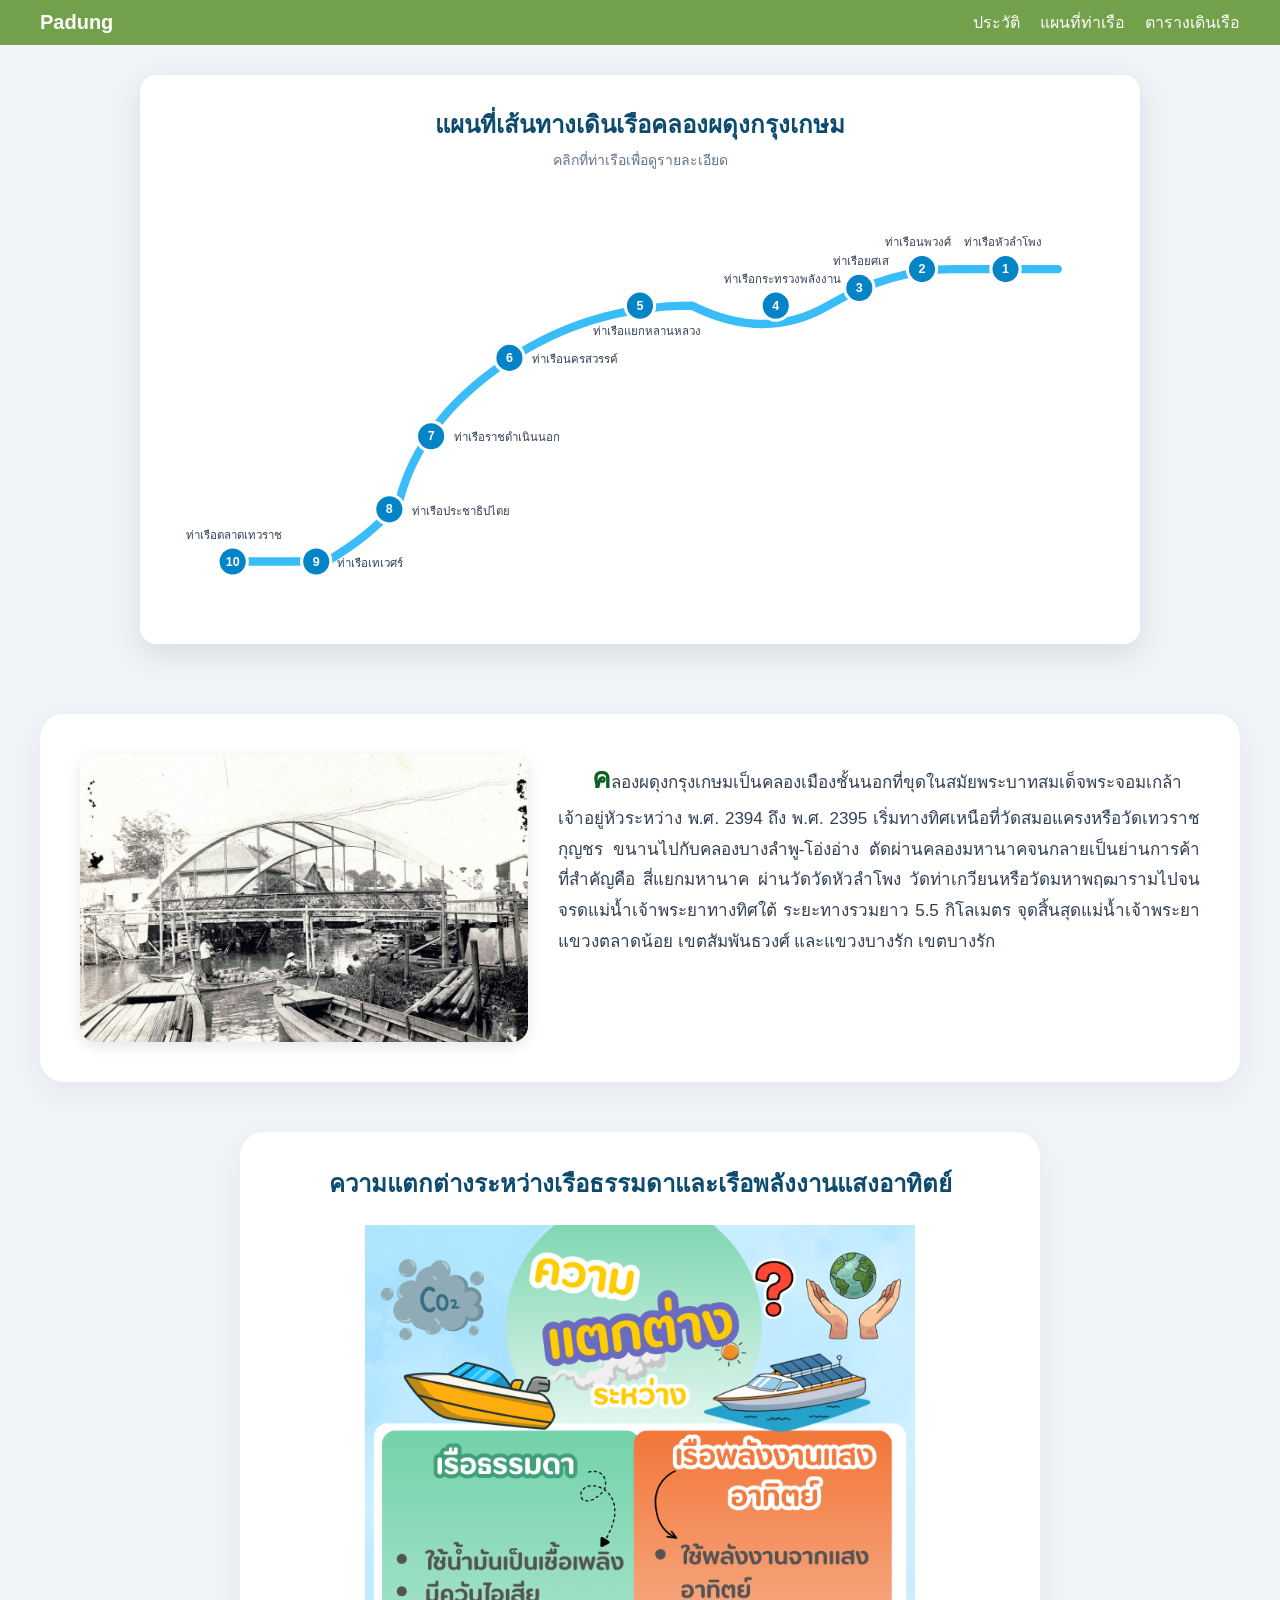
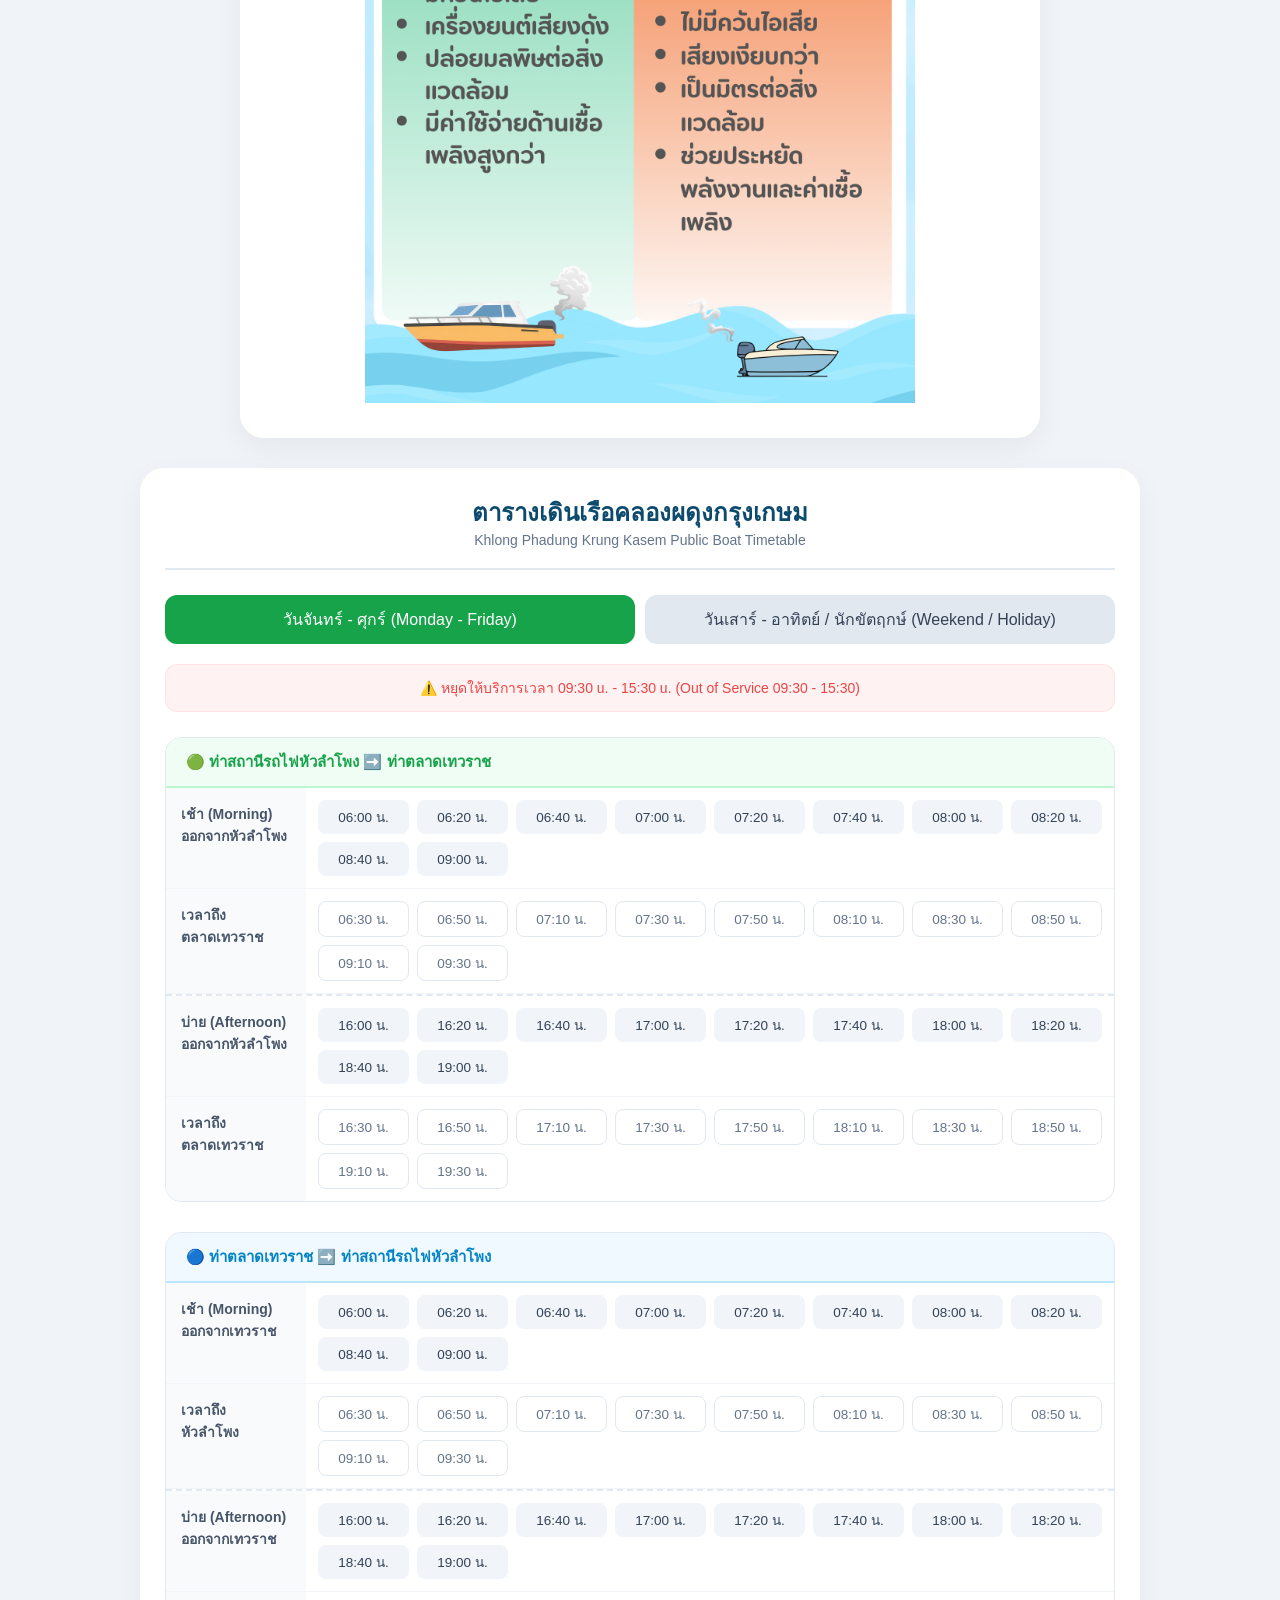
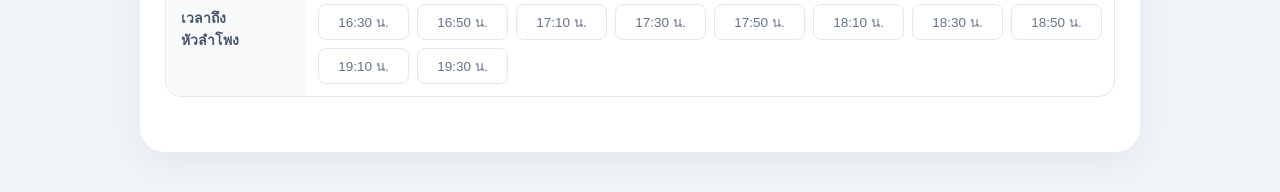
==== commit e41bdc44: "add image" ====
--- a/index.html
+++ b/index.html
@@ -118,7 +118,12 @@
         <p>คลองผดุงกรุงเกษมเป็นคลองเมืองชั้นนอกที่ขุดในสมัยพระบาทสมเด็จพระจอมเกล้าเจ้าอยู่หัวระหว่าง พ.ศ. 2394 ถึง พ.ศ. 2395 เริ่มทางทิศเหนือที่วัดสมอแครงหรือวัดเทวราชกุญชร ขนานไปกับคลองบางลำพู-โอ่งอ่าง ตัดผ่านคลองมหานาคจนกลายเป็นย่านการค้าที่สำคัญคือ สี่แยกมหานาค ผ่านวัดวัดหัวลำโพง 
         วัดท่าเกวียนหรือวัดมหาพฤฒารามไปจนจรดแม่น้ำเจ้าพระยาทางทิศใต้ ระยะทางรวมยาว 5.5 กิโลเมตร จุดสิ้นสุดแม่น้ำเจ้าพระยา แขวงตลาดน้อย เขตสัมพันธวงศ์ และแขวงบางรัก เขตบางรัก</p>
     </div>
-
+    <div class="comparison-container" id="comparison">
+    <h2 class="comparison-title">ความแตกต่างระหว่างเรือธรรมดาและเรือพลังงานแสงอาทิตย์</h2>
+    <div class="comparison-img-wrapper">
+        <img src="./img/A4.png" alt="เปรียบเทียบเรือธรรมดากับเรือพลังงานแสงอาทิตย์">
+    </div>
+</div>
     <div class="timetable-container" id="time">
     <div class="main-header">
         <h1>ตารางเดินเรือคลองผดุงกรุงเกษม</h1>
@@ -282,7 +287,7 @@
        const pierData = {
     1: { 
         name: "ท่าเรือสถานีรถไฟหัวลำโพง", 
-        image: "https://images.unsplash.com/photo-1629814467010-f1c50cb05c4d?w=600", 
+        image: "https://media.discordapp.net/attachments/1519758717942366208/1519760040280592598/hualamhong-5.png?ex=6a3eba55&is=6a3d68d5&hm=025334835f4ede442597d843f5b2912cd866df410d2b4dba26b436765ccd8019&=&format=webp&quality=lossless&width=1240&height=825", 
         detail: "<b>1. จุดเชื่อมต่อการเดินทางสำคัญ</b><br>" +
                 "• เชื่อมต่อรถไฟฟ้า MRT สายสีน้ำเงิน (สถานีหัวลำโพง ทางออก 2)<br>" +
                 "• เชื่อมต่อสถานีรถไฟกรุงเทพ (หัวลำโพง) สำหรับรถไฟชานเมืองและรถไฟทางไกล<br>" +
@@ -298,7 +303,7 @@
     },
     2: { 
         name: "ท่าเรือนพวงศ์", 
-        image: "https://images.unsplash.com/photo-1596402184320-417e7178b2cd?w=600", 
+        image: "https://media.discordapp.net/attachments/1519758717942366208/1519778118016172114/image.png?ex=6a3ecb2b&is=6a3d79ab&hm=ef530a2fc2ed6e0fb4a70b74d31f2214f9ed9759b944f4a20417f8a6be762740&=&format=webp&quality=lossless&width=635&height=363", 
         detail: "<b>1. จุดเชื่อมต่อการเดินทางสำคัญ</b><br>" +
                 "• จุดเชื่อมต่อทางเดินเลียบคลองผดุงกรุงเกษม<br>" +
                 "• เชื่อมต่อถนนหลวง และถนนไมตรีจิตต์<br>" +
@@ -313,7 +318,7 @@
     },
     3: { 
         name: "ท่าเรือยศเส", 
-        image: "https://images.unsplash.com/photo-1555396273-367ea4eb4db5?w=600", 
+        image: "https://media.discordapp.net/attachments/1519758717942366208/1519761139737690212/5ibugdZOteAUjKT8mpxrfIOsK4eLVi5J2tSZcV0LZkmE0dPqluxnvxh8Anc83T4t7oXPQWXo4iuriAj9ZIukUHKtLrwRQBjmh55epLoMiy5Q2YKEO5WFyt-uCgfoo80VXkMVvi-GwbkrzuM.png?ex=6a3ebb5b&is=6a3d69db&hm=3a8907a0c0ba06a3373db5359577220e9f851e4f47679eb1f07f446d49299acd&=&format=webp&quality=lossless&width=640&height=480", 
         detail: "<b>1. จุดเชื่อมต่อการเดินทางสำคัญ</b><br>" +
                 "• เชื่อมต่อพื้นที่ถนนบำรุงเมือง และถนนพลับพลาชัย<br>" +
                 "• มีจุดเรียกบริการรถสาธารณะและตุ๊กตุ๊กบริเวณหน้าโรงพยาบาล<br><br>" +
@@ -327,7 +332,7 @@
     },
     4: { 
         name: "ท่าเรือกระทรวงพลังงาน", 
-        image: "https://images.unsplash.com/photo-1486406146926-c627a92ad1ab?w=600", 
+        image: "https://cdn.discordapp.com/attachments/1519758717942366208/1519761241919197275/2.png?ex=6a3ebb73&is=6a3d69f3&hm=be2682658bb4dc218b4872743a6c8ac1794090ae8e0a6789c3085f8237ac59ff&", 
         detail: "<b>1. จุดเชื่อมต่อการเดินทางสำคัญ</b><br>" +
                 "• เชื่อมต่อป้ายรถประจำทางบริเวณสะพานกษัตริย์ศึก (ถนนพระราม 1)<br>" +
                 "• เชื่อมโยงพื้นที่ระหว่างเขตปทุมวันและเขตป้อมปราบศัตรูพ่าย<br><br>" +
@@ -341,7 +346,7 @@
     },
     5: { 
         name: "ท่าเรือแยกหลานหลวง", 
-        image: "https://images.unsplash.com/photo-1605276374104-dee2a0ed3cd6?w=600", 
+        image: "https://cdn.discordapp.com/attachments/1519758717942366208/1519761911334310069/lovethailand_banner_20252003103957.png?ex=6a3ebc13&is=6a3d6a93&hm=d00712462c41d9cd175e796c0af438c23c4458c83155967ece3597ffb10e9a61&", 
         detail: "<b>1. จุดเชื่อมต่อการเดินทางสำคัญ</b><br>" +
                 "• จุดเชื่อมต่อรถโดยสารประจำทางบนถนนหลานหลวง (เชื่อมต่อไปยังราชดำเนิน/ปิ่นเกล้า)<br>" +
                 "• เชื่อมโยงเส้นทางเรือคลองแสนแสบ (เดินเท้าไปยังท่าเรือโบ๊เบ๊ ประมาณ 300 เมตร)<br><br>" +
@@ -355,7 +360,7 @@
     },
     6: { 
         name: "ท่าเรือนครสวรรค์", 
-        image: "https://images.unsplash.com/photo-1568901346375-23c9450c58cd?w=600", 
+        image: "https://cdn.discordapp.com/attachments/1519758717942366208/1519762228302053376/i_Stock_1408543744_de35503d31.png?ex=6a3ebc5f&is=6a3d6adf&hm=c064b4977d6fcfe5401c9a539e45a9d24a24aaec7a3f14822a339b9decca9345&", 
         detail: "<b>1. จุดเชื่อมต่อการเดินทางสำคัญ</b><br>" +
                 "• เชื่อมต่อถนนนครสวรรค์ และถนนพิษณุโลก<br>" +
                 "• มีจุดจอดรถแท็กซี่และรถสามล้อบริเวณรอบตลาดนางเลิ้ง<br><br>" +
@@ -369,7 +374,7 @@
     },
     7: { 
         name: "ท่าเรือราชดำเนินนอก", 
-        image: "https://images.unsplash.com/photo-1590059392204-62985be093d5?w=600", 
+        image: "https://cdn.discordapp.com/attachments/1519758717942366208/1519763877041275070/grlpyy9aulohrcwhym1z.png?ex=6a3ebde8&is=6a3d6c68&hm=5babf5d41435ce5e0843597f8b53f5ec2b4dc8c92770d530eccd97bd6e951cff&", 
         detail: "<b>1. จุดเชื่อมต่อการเดินทางสำคัญ</b><br>" +
                 "• จุดเชื่อมต่อป้ายรถประจำทางสายสำคัญบนถนนราชดำเนินนอก<br>" +
                 "• เส้นทางผ่านของรถท่องเที่ยว (Hop-On Hop-Off)<br><br>" +
@@ -383,7 +388,7 @@
     },
     8: { 
         name: "ท่าเรือประชาธิปไตย", 
-        image: "https://images.unsplash.com/photo-1627581534033-b4de9586fc2c?w=600", 
+        image: "https://cdn.discordapp.com/attachments/1519758717942366208/1519762679529603152/makut-6605.png?ex=6a3ebcca&is=6a3d6b4a&hm=2cc8cd991f04287fbbea0507d70cf813cee0dabf88d01ad950c3f44b9d4c54c6&", 
         detail: "<b>1. จุดเชื่อมต่อการเดินทางสำคัญ</b><br>" +
                 "• เชื่อมต่อถนนประชาธิปไตย และถนนกรุงเกษม<br>" +
                 "• สามารถต่อรถประจำทางเพื่อไปยังย่านบางลำพูหรือถนนข้าวสารได้ง่าย<br><br>" +
@@ -397,7 +402,7 @@
     },
     9: { 
         name: "ท่าเรือเทเวศร์", 
-        image: "https://images.unsplash.com/photo-1585320806297-9794b3e4eeae?w=600", 
+        image: "https://cdn.discordapp.com/attachments/1519758717942366208/1519763106665074799/1BOTLC20-20Aod20S.png?ex=6a3ebd30&is=6a3d6bb0&hm=9eb8e6941048d7664e3e474761f45cd7fa793baa77395c6f73126f9f52255f4b&", 
         detail: "<b>1. จุดเชื่อมต่อการเดินทางสำคัญ</b><br>" +
                 "• เชื่อมต่อป้ายรถประจำทางสายสำคัญบริเวณหน้าตลาดเทเวศร์<br>" +
                 "• สามารถเดินเท้าเชื่อมต่อไปยังสี่แยกเทเวศร์และถนนสามเสนได้สะดวก<br><br>" +
@@ -411,7 +416,7 @@
     },
     10: { 
         name: "ท่าเรือตลาดเทวราช", 
-        image: "https://images.unsplash.com/photo-1504674900247-0877df9cc836?w=600", 
+        image: "https://cdn.discordapp.com/attachments/1519758717942366208/1519763262164566306/558000013027901.png?ex=6a3ebd55&is=6a3d6bd5&hm=c63c330c2b42b55084a9529dd95cd7095ea3cc7f349806ebbc3ab0179cbecc7c&", 
         detail: "<b>1. จุดเชื่อมต่อการเดินทางสำคัญ</b><br>" +
                 "• จุดสิ้นสุดเส้นทาง (ปลายสาย) ของการเดินเรือคลองผดุงกรุงเกษม<br>" +
                 "• จุดเชื่อมต่อสำคัญ: เดินเท้าต่อไปยัง ท่าเรือด่วนเจ้าพระยา (ท่าเทเวศร์) เพื่อสัญจรทางน้ำหลัก<br><br>" +
--- a/style.css
+++ b/style.css
@@ -576,4 +576,115 @@
         width: auto;
         box-shadow: none;
     }
+}
+
+/* ==========================================================================
+   8. BOAT COMPARISON SECTION (.comparison-container)
+   ========================================================================== */
+.comparison-container {
+    width: 100%;
+    max-width: 800px; /* จำกัดความกว้างสูงสุดไม่ให้รูปขยายจนแตก */
+    background-color: #ffffff;
+    border-radius: 24px;
+    padding: 25px;
+    box-shadow: 0 10px 30px rgba(0, 0, 0, 0.05);
+    margin: 30px auto;
+    text-align: center;
+}
+
+.comparison-title {
+    font-size: 20px;
+    color: #0c4a6e;
+    font-weight: 600;
+    margin-bottom: 20px;
+    line-height: 1.4;
+}
+
+.comparison-img-wrapper {
+    width: 100%;
+    height: auto;
+    border-radius: 16px;
+    overflow: hidden; /* บังคับให้มุมรูปโค้งตามคอนเทนเนอร์ */
+    display: flex;
+    justify-content: center;
+}
+
+.comparison-container img {
+    width: 100%;
+    max-width: 550px; /* จำกัดขนาดรูปอินโฟกราฟิกให้อ่านง่ายพอดีสายตาบนคอม */
+    height: auto;
+    object-fit: contain;
+    transition: transform 0.3s ease;
+}
+
+/* เพิ่มลูกเล่นขยายเล็กน้อยเวลาเอาเมาส์มาชี้ที่รูป (ถ้าไม่ชอบลบออกได้ครับ) */
+.comparison-container img:hover {
+    transform: scale(1.02);
+}
+
+/* ปรับระยะและขนาดตัวอักษรเมื่อเปิดบนหน้าจอ Tablet / Computer */
+@media (min-width: 768px) {
+    .comparison-container {
+        padding: 35px;
+    }
+    
+    .comparison-title {
+        font-size: 24px;
+        margin-bottom: 25px;
+    }
+}
+/* ==========================================================================
+   8. BOAT COMPARISON SECTION (.comparison-container)
+   ========================================================================== */
+.comparison-container {
+    width: 100%;
+    max-width: 800px; /* จำกัดความกว้างสูงสุดไม่ให้รูปขยายจนแตก */
+    background-color: #ffffff;
+    border-radius: 24px;
+    padding: 25px;
+    box-shadow: 0 10px 30px rgba(0, 0, 0, 0.05);
+    margin: 30px auto;
+    text-align: center;
+}
+
+.comparison-title {
+    font-size: 20px;
+    color: #0c4a6e;
+    font-weight: 600;
+    margin-bottom: 20px;
+    line-height: 1.4;
+}
+
+.comparison-img-wrapper {
+    width: 100%;
+    height: auto;
+    border-radius: 16px;
+    overflow: hidden; /* บังคับให้มุมรูปโค้งตามคอนเทนเนอร์ */
+    display: flex;
+    justify-content: center;
+}
+
+.comparison-container img {
+    width: 100%;
+    max-width: 550px; /* จำกัดขนาดรูปอินโฟกราฟิกให้อ่านง่ายพอดีสายตาบนคอม */
+    height: auto;
+    object-fit: contain;
+    transition: transform 0.3s ease;
+}
+
+/* เพิ่มลูกเล่นขยายเล็กน้อยเวลาเอาเมาส์มาชี้ที่รูป (ถ้าไม่ชอบลบออกได้ครับ) */
+.comparison-container img:hover {
+    transform: scale(1.02);
+}
+
+/* ปรับระยะและขนาดตัวอักษรเมื่อเปิดบนหน้าจอ Tablet / Computer */
+@media (min-width: 768px) {
+    .comparison-container {
+        padding: 35px;
+    }
+    
+    .comparison-title {
+        font-size: 24px;
+        margin-bottom: 25px;
+    }
 }
